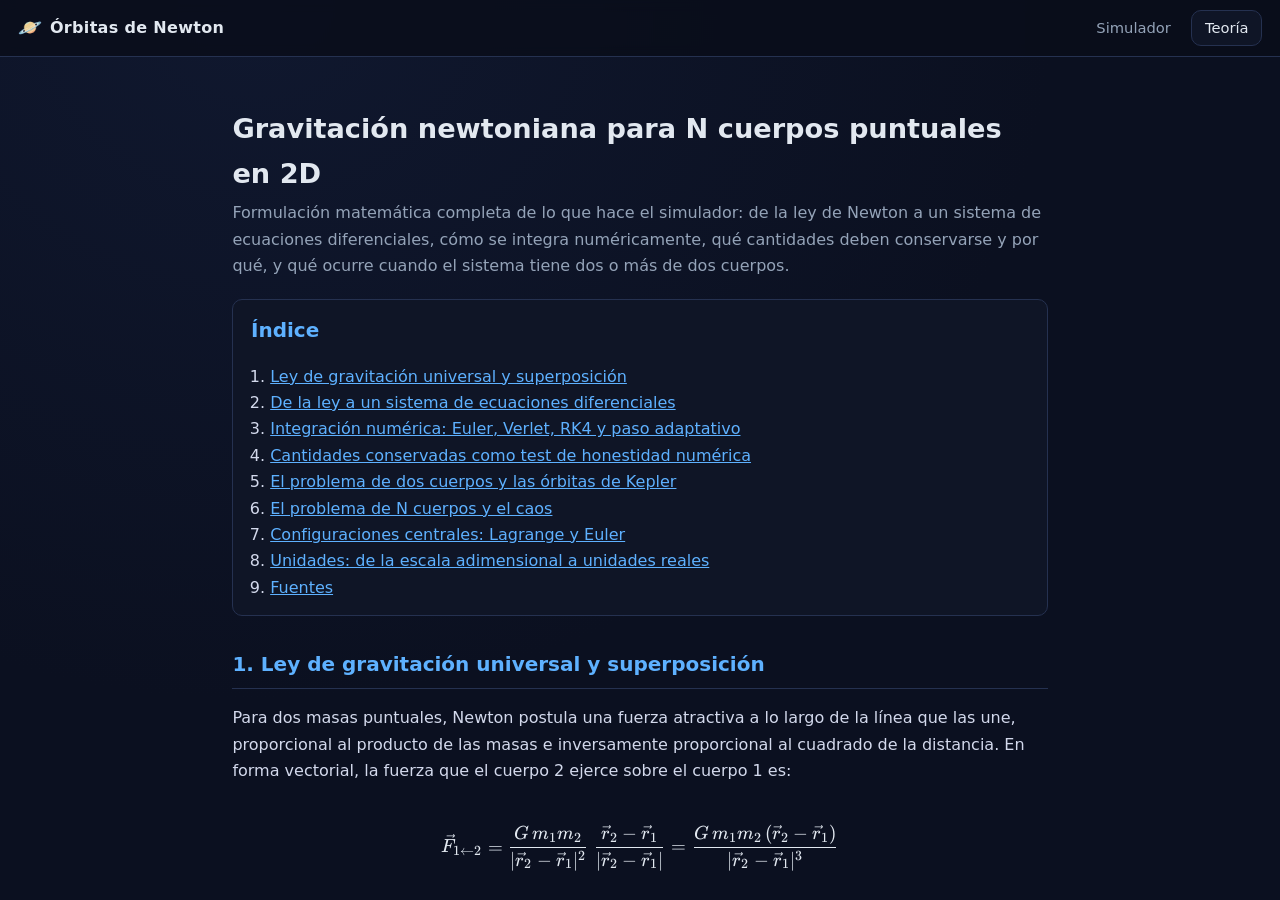
==== theory.html @ 610d2080 "Initial commit: Interactive N-body gravity simulator with theory section - Physics engine: Velocity " ====
<!DOCTYPE html>
<html lang="es">
<head>
<meta charset="UTF-8" />
<meta name="viewport" content="width=device-width, initial-scale=1.0" />
<title>Teoría — Órbitas de Newton</title>
<meta
  name="description"
  content="Explicación teórica de nivel universitario de la gravitación newtoniana para N cuerpos puntuales en 2D: ecuaciones de movimiento, integración numérica, cantidades conservadas y el problema de dos y N cuerpos."
/>
<link rel="stylesheet" href="css/styles.css" />
<link rel="stylesheet" href="lib/katex/katex.min.css" />
</head>
<body>
<div class="app">
  <header class="topbar">
    <div class="brand">
      <span class="brand-icon" aria-hidden="true">🪐</span>
      <span class="brand-name">Órbitas de Newton</span>
    </div>
    <nav class="topnav">
      <a class="topnav-link" href="index.html">Simulador</a>
      <a class="topnav-link active" href="theory.html">Teoría</a>
    </nav>
  </header>

  <main class="theory-body">
    <h1>Gravitación newtoniana para N cuerpos puntuales en 2D</h1>
    <p class="lead" style="color:var(--text-dim)">
      Formulación matemática completa de lo que hace el simulador: de la ley de Newton a un
      sistema de ecuaciones diferenciales, cómo se integra numéricamente, qué cantidades deben
      conservarse y por qué, y qué ocurre cuando el sistema tiene dos o más de dos cuerpos.
    </p>

    <nav class="theory-nav" aria-label="Índice">
      <h2>Índice</h2>
      <ol>
        <li><a href="#ley-gravitacion">Ley de gravitación universal y superposición</a></li>
        <li><a href="#ecuaciones-movimiento">De la ley a un sistema de ecuaciones diferenciales</a></li>
        <li><a href="#integracion-numerica">Integración numérica: Euler, Verlet, RK4 y paso adaptativo</a></li>
        <li><a href="#cantidades-conservadas">Cantidades conservadas como test de honestidad numérica</a></li>
        <li><a href="#problema-dos-cuerpos">El problema de dos cuerpos y las órbitas de Kepler</a></li>
        <li><a href="#n-cuerpos-caos">El problema de N cuerpos y el caos</a></li>
        <li><a href="#configuraciones-centrales">Configuraciones centrales: Lagrange y Euler</a></li>
        <li><a href="#unidades">Unidades: de la escala adimensional a unidades reales</a></li>
        <li><a href="#fuentes">Fuentes</a></li>
      </ol>
    </nav>

    <section id="ley-gravitacion">
      <h2>1. Ley de gravitación universal y superposición</h2>
      <p>
        Para dos masas puntuales, Newton postula una fuerza atractiva a lo largo de la línea que
        las une, proporcional al producto de las masas e inversamente proporcional al cuadrado de
        la distancia. En forma vectorial, la fuerza que el cuerpo 2 ejerce sobre el cuerpo 1 es:
      </p>
      <div class="katex-block">
        $$ \vec{F}_{1\leftarrow 2} = \frac{G\,m_1 m_2}{|\vec{r}_2-\vec{r}_1|^{2}}\;
           \frac{\vec{r}_2-\vec{r}_1}{|\vec{r}_2-\vec{r}_1|} =
           \frac{G\,m_1 m_2\,(\vec{r}_2-\vec{r}_1)}{|\vec{r}_2-\vec{r}_1|^{3}} $$
      </div>
      <p>
        donde \(G\) es la constante de gravitación universal. Por la tercera ley de Newton,
        \(\vec{F}_{2\leftarrow 1}=-\vec{F}_{1\leftarrow 2}\): el par de fuerzas es igual y opuesto,
        y actúa sobre la línea que une los dos cuerpos (fuerza <em>central</em>). Esta propiedad
        es la que hace posible casi todo lo que viene después: la conservación del momento lineal
        (sección 4) y del momento angular se derivan directamente de ella.
      </p>
      <p>
        Para \(N\) cuerpos, la gravedad obedece el <strong>principio de superposición</strong>: la
        fuerza total sobre el cuerpo \(i\) es simplemente la suma vectorial de las fuerzas que
        ejercen todos los demás, y la aceleración resultante es
      </p>
      <div class="katex-block">
        $$ \vec{a}_i = \frac{1}{m_i}\sum_{j\neq i} \vec{F}_{i \leftarrow j}
           = \sum_{j\neq i} \frac{G\,m_j\,(\vec{r}_j-\vec{r}_i)}{|\vec{r}_j-\vec{r}_i|^{3}} $$
      </div>
      <p>
        Esta es exactamente la fórmula que implementa <code>physics.js</code> en el simulador.
      </p>
      <div class="callout">
        Nótese que \(\vec{a}_i\) <strong>no depende de \(m_i\)</strong>: la masa del propio cuerpo
        se cancela entre la segunda ley (\(\vec{F}=m_i\vec{a}_i\)) y la ley de gravitación
        (\(\vec{F}\propto m_i\)). Esta es la razón newtoniana del principio de equivalencia: dos
        cuerpos de masas distintas colocados en el mismo punto, con la misma velocidad, siguen
        exactamente la misma trayectoria.
      </div>
      <p>
        El simulador trabaja en 2D. Esto no es una aproximación adicional: si todas las
        posiciones y velocidades iniciales de un sistema (de 2, 3 o más cuerpos) están contenidas
        en un mismo plano, la ausencia de fuerzas fuera de ese plano garantiza que el movimiento
        permanece en él para siempre. Trabajar en 2D es, por tanto, una restricción exacta de las
        condiciones iniciales, no una simplificación de la física.
      </p>
    </section>

    <section id="ecuaciones-movimiento">
      <h2>2. De la ley a un sistema de ecuaciones diferenciales</h2>
      <p>
        La segunda ley de Newton convierte la expresión anterior en un sistema de \(N\) ecuaciones
        diferenciales ordinarias de <strong>segundo orden</strong> acopladas:
      </p>
      <div class="katex-block">
        $$ \frac{d^2\vec{r}_i}{dt^2} = \sum_{j\neq i} \frac{G\,m_j\,(\vec{r}_j-\vec{r}_i)}{|\vec{r}_j-\vec{r}_i|^{3}},
           \qquad i = 1,\dots,N $$
      </div>
      <p>
        Ningún integrador numérico trabaja directamente con derivadas segundas: el primer paso
        siempre es reducir el orden introduciendo la velocidad como variable independiente. El
        <strong>estado</strong> del sistema completo se convierte en el vector
        \(\vec{y}=(\vec{r}_1,\vec{v}_1,\dots,\vec{r}_N,\vec{v}_N)\), de dimensión \(4N\) en 2D, y
        las ecuaciones se reescriben como un sistema de primer orden:
      </p>
      <div class="katex-block">
        $$ \frac{d\vec{r}_i}{dt} = \vec{v}_i, \qquad
           \frac{d\vec{v}_i}{dt} = \vec{a}_i(\vec{r}_1,\dots,\vec{r}_N) $$
      </div>
      <p>
        Dado un estado inicial \(\vec{y}(0)\) — exactamente lo que se define al añadir cuerpos en
        el simulador — la teoría de ecuaciones diferenciales garantiza una solución única mientras
        el campo de fuerzas sea suficientemente regular. Esa regularidad falla exactamente en el
        único punto delicado del problema: \(\vec{r}_i=\vec{r}_j\), donde la fuerza diverge. Los
        cuerpos puntuales no chocan en la práctica (ver sección 3), así que esta singularidad casi
        nunca se alcanza, pero sí se puede <em>rozar</em> en un encuentro cercano, y ahí es donde
        la elección de integrador numérico empieza a importar de verdad.
      </p>
    </section>

    <section id="integracion-numerica">
      <h2>3. Integración numérica: Euler, Verlet, RK4 y paso adaptativo</h2>
      <p>
        Ningún integrador resuelve las ecuaciones anteriores de forma exacta; todos avanzan el
        estado en pasos discretos de tamaño \(dt\), cometiendo un error local en cada paso. Lo que
        distingue a un buen método de uno malo para <em>órbitas</em> no es solo ese error local,
        sino cómo se acumula a lo largo de miles de pasos.
      </p>

      <h3>Euler explícito</h3>
      <div class="katex-block">
        $$ \vec{r}_{n+1} = \vec{r}_n + \vec{v}_n\,dt, \qquad
           \vec{v}_{n+1} = \vec{v}_n + \vec{a}(\vec{r}_n)\,dt $$
      </div>
      <p>
        Es el método más simple: error local \(O(dt^2)\), error global \(O(dt)\). El problema no
        es solo su baja precisión, sino que <strong>no es simpléctico</strong>: en un potencial
        central como el gravitatorio, Euler inyecta energía de forma sistemática en cada paso, por
        lo que una órbita que debería ser una elipse cerrada se convierte en una espiral que se
        aleja indefinidamente. El simulador lo incluye únicamente con fines comparativos.
      </p>
      <div class="callout warn">
        Prueba el preset "Órbita de Kepler" con el integrador Euler y observa el panel de
        diagnósticos: la energía total crece sin límite, paso a paso, en vez de oscilar en torno a
        un valor fijo.
      </div>

      <h3>Velocity Verlet (integrador por defecto)</h3>
      <div class="katex-block">
        $$ \vec{r}_{n+1} = \vec{r}_n + \vec{v}_n\,dt + \tfrac12 \vec{a}_n\,dt^2, \qquad
           \vec{v}_{n+1} = \vec{v}_n + \tfrac12(\vec{a}_n+\vec{a}_{n+1})\,dt $$
      </div>
      <p>
        Verlet también tiene error global \(O(dt^2)\), igual que Euler en apariencia, pero con una
        diferencia crucial: es un integrador <strong>simpléctico</strong>. Preserva de forma
        aproximada la estructura geométrica (el espacio de fases) de la mecánica hamiltoniana, lo
        que implica que en realidad resuelve <em>exactamente</em> un sistema hamiltoniano muy
        próximo al original. Consecuencia práctica: el error de energía no crece con el tiempo,
        sino que oscila acotado alrededor de cero, incluso tras millones de pasos. Por eso es el
        integrador recomendado para observar órbitas a largo plazo.
      </p>

      <h3>Runge-Kutta de 4º orden (RK4)</h3>
      <p>
        RK4 evalúa la aceleración en cuatro puntos dentro de cada paso (\(k_1,k_2,k_3,k_4\)) y
        combina esas cuatro pendientes con los pesos clásicos \(\tfrac16(k_1+2k_2+2k_3+k_4)\),
        logrando un error global \(O(dt^4)\): mucho más preciso que Verlet <em>paso a paso</em>.
        Pero no es simpléctico, por lo que en integraciones muy largas puede acumular una deriva
        de energía lenta y sistemática (mucho menor que la de Euler, pero no nula). A cambio de
        esa precisión por paso, cuesta cuatro evaluaciones de fuerza en vez de una o dos. Es la
        opción recomendada para trayectorias sensibles a corto plazo, como la figura-8 de tres
        cuerpos.
      </p>

      <table class="compare">
        <thead>
          <tr><th>Método</th><th>Orden</th><th>Coste/paso</th><th>¿Simpléctico?</th><th>Energía a largo plazo</th></tr>
        </thead>
        <tbody>
          <tr><td>Euler explícito</td><td>1</td><td>1 evaluación</td><td>No</td><td>Deriva sistemática (crece)</td></tr>
          <tr><td>Velocity Verlet</td><td>2</td><td>1 evaluación</td><td>Sí</td><td>Oscila acotada, sin deriva</td></tr>
          <tr><td>Runge-Kutta 4</td><td>4</td><td>4 evaluaciones</td><td>No</td><td>Deriva lenta (pequeña)</td></tr>
        </tbody>
      </table>

      <h3>Paso de tiempo adaptativo en encuentros cercanos</h3>
      <p>
        Como los cuerpos son puntos matemáticos y no se aplica ningún suavizado ("softening") a la
        fuerza, cuando dos cuerpos se acercan mucho la aceleración crece sin límite y la escala de
        tiempo característica del encuentro se hace mucho más corta que el \(dt\) que el usuario
        haya elegido. Con un paso fijo, esto produce un error de truncamiento local enorme
        precisamente en el instante más delicado, que se traduce en una inyección de energía
        completamente artificial — un fallo puramente numérico, no físico.
      </p>
      <p>
        La solución estándar en códigos de N cuerpos (criterio de Aarseth) es reducir el paso
        dinámicamente. Para cada par de cuerpos se calcula
      </p>
      <div class="katex-block">
        $$ \tau_{ij} = \eta \cdot \min\!\left( \sqrt{\frac{r_{ij}^{3}}{G\,(m_i+m_j)}}\; ,\;
           \frac{r_{ij}}{|\vec{v}_{ij}|} \right) $$
      </div>
      <p>
        El primer término es el <em>tiempo de caída libre</em> local; el segundo, el <em>tiempo de
        cruce</em>, indispensable en encuentros rápidos (tipo hipérbola) donde los cuerpos no
        "caen" el uno hacia el otro desde el reposo, sino que pasan muy rápido muy cerca. El paso
        efectivo nunca supera \(\tau=\min_{ij}(\tau_{ij})\), con \(\eta\) una constante de
        seguridad pequeña. El simulador recalcula \(\tau\) <strong>después de cada micro-paso</strong>,
        no una sola vez al principio del intervalo: dos cuerpos pueden estar lejos al empezar un
        \(dt\) y acercarse mucho durante ese mismo intervalo, así que congelar la estimación al
        inicio subestimaría justo el momento en que más hace falta refinar.
      </p>
      <p>
        Como los cuerpos son puntuales, no hace falta ningún mecanismo de colisión: para cualquier
        encuentro con momento angular relativo no nulo, la conservación del momento angular impone
        una distancia mínima de aproximación estrictamente positiva (igual que en el problema de
        Kepler de la sección 5). Solo un encuentro exactamente frontal, de momento angular nulo —
        un caso de medida cero, prácticamente irrealizable con el ratón — se acercaría a una
        distancia arbitrariamente pequeña; para cubrir incluso ese caso límite sin que el
        simulador se congele, el número de sub-pasos por fotograma tiene un techo de seguridad muy
        alto, que simplemente detiene el refinamiento (sin forzar nunca un paso más grande de lo
        que el criterio indica) si llegara a alcanzarse.
      </p>
    </section>

    <section id="cantidades-conservadas">
      <h2>4. Cantidades conservadas como test de honestidad numérica</h2>
      <p>
        Para un sistema aislado (sin fuerzas externas), la dinámica exacta —no la numérica—
        conserva exactamente tres cantidades globales:
      </p>
      <div class="two-col">
        <div>
          <p><strong>Momento lineal total</strong></p>
          <div class="katex-block">$$ \vec{P}=\sum_i m_i \vec{v}_i $$</div>
          <p>
            Se conserva porque las fuerzas internas se cancelan por pares (tercera ley de Newton).
            Como consecuencia, el centro de masas se mueve en línea recta a velocidad constante:
            \(\vec{R}_{cm}(t)=\vec{R}_{cm}(0)+\vec{V}_{cm}\,t\).
          </p>
        </div>
        <div>
          <p><strong>Momento angular total</strong></p>
          <div class="katex-block">$$ L=\sum_i m_i\,(x_i v_{y,i} - y_i v_{x,i}) $$</div>
          <p>
            Se conserva porque la gravedad es una fuerza <em>central</em>: cada par de fuerzas
            actúa sobre la línea que une a los dos cuerpos, así que no ejerce par (torque) neto
            respecto a ningún punto fijo.
          </p>
        </div>
      </div>
      <p><strong>Energía mecánica total</strong></p>
      <div class="katex-block">
        $$ E = \underbrace{\sum_i \tfrac12 m_i |\vec{v}_i|^2}_{\text{cinética }T} \;-\;
           \underbrace{\sum_{i<j} \frac{G\,m_i m_j}{r_{ij}}}_{-\,\text{potencial } U} $$
      </div>
      <p>
        Estas tres leyes son exactas para la dinámica continua, pero un integrador numérico solo
        las preserva de forma <em>aproximada</em>. La manera en que las incumple es diagnóstica:
        un método no simpléctico como Euler tiende a violarlas con un sesgo sistemático (la
        energía crece o decrece monótonamente); un método simpléctico como Verlet las mantiene
        oscilando en una banda acotada. Por eso el panel de diagnósticos del simulador muestra
        estas cantidades en vivo: no son un adorno, son la forma más directa de comprobar si lo
        que se está viendo en pantalla merece confianza numérica.
      </p>
    </section>

    <section id="problema-dos-cuerpos">
      <h2>5. El problema de dos cuerpos y las órbitas de Kepler</h2>
      <p>
        Para \(N=2\), el problema tiene solución analítica completa. Separando el movimiento del
        centro de masas (que viaja en línea recta, sección 4) del movimiento <em>relativo</em>
        \(\vec{r}=\vec{r}_2-\vec{r}_1\), este último obedece la ecuación de un único cuerpo
        ficticio de masa reducida \(\mu = \dfrac{m_1 m_2}{m_1+m_2}\) orbitando un centro fijo de
        masa total \(M=m_1+m_2\):
      </p>
      <div class="katex-block">
        $$ \frac{d^2\vec{r}}{dt^2} = -\frac{G M\,\vec{r}}{|\vec{r}|^{3}} $$
      </div>
      <p>
        La conservación del momento angular relativo implica movimiento plano y la ley de las
        áreas iguales (segunda ley de Kepler). Combinando esa conservación con la de la energía
        se obtiene la <strong>ecuación de la órbita</strong>, una cónica en coordenadas polares
        centradas en el foco:
      </p>
      <div class="katex-block">
        $$ r(\theta) = \frac{p}{1+e\cos\theta}, \qquad p=\frac{h^2}{GM} $$
      </div>
      <p>
        donde \(h=|\vec{r}\times\vec{v}|\) es el momento angular específico y \(e\) la
        excentricidad, determinada por la energía específica \(\varepsilon = v^2/2 - GM/r\):
        elipse si \(e<1\) (\(\varepsilon<0\), órbita ligada), parábola si \(e=1\)
        (\(\varepsilon=0\)), hipérbola si \(e>1\) (\(\varepsilon>0\), no ligada). Para el caso
        ligado, la tercera ley de Kepler relaciona el periodo \(T\) con el semieje mayor \(a\):
      </p>
      <div class="katex-block">
        $$ T^2 = \frac{4\pi^2}{GM}\,a^3 $$
      </div>
      <p>
        El preset "Órbita de Kepler" del simulador coloca ambos cuerpos en órbitas circulares
        (\(e=0\)) alrededor de su centro de masas común, el caso más simple de validar: la órbita
        debe cerrarse exactamente y la energía total debe permanecer constante.
      </p>
      <a class="preset-link" href="index.html?preset=kepler2">▶ Ver en el simulador</a>
    </section>

    <section id="n-cuerpos-caos">
      <h2>6. El problema de N cuerpos y el caos</h2>
      <p>
        Para \(N\geq 3\) no existe, en general, una solución en forma cerrada: Poincaré demostró a
        finales del siglo XIX que el problema de tres cuerpos no admite las integrales de
        movimiento adicionales que harían falta para resolverlo analíticamente como al de dos
        cuerpos. Las únicas cantidades conservadas siguen siendo las de la sección 4 (energía,
        momento lineal y momento angular totales): no bastan para determinar la trayectoria
        completa cuando hay tres o más cuerpos.
      </p>
      <p>
        Además, el comportamiento genérico del problema de N cuerpos es <strong>caótico</strong>:
        dos condiciones iniciales arbitrariamente próximas pueden dar lugar a trayectorias que se
        separan exponencialmente con el tiempo. Esto no contradice el determinismo de las
        ecuaciones —dadas las mismas condiciones iniciales exactas, la trayectoria futura está
        perfectamente determinada— pero sí destruye la <em>predictibilidad</em> práctica a largo
        plazo, porque cualquier incertidumbre microscópica en las condiciones iniciales (o
        cualquier error numérico) se amplifica sin límite.
      </p>
      <p>
        Existen, sin embargo, soluciones periódicas exactas para configuraciones especiales de
        masas y condiciones iniciales. La más célebre es la <strong>figura-8</strong>: tres masas
        iguales persiguiéndose indefinidamente a lo largo de una única curva en forma de ocho, sin
        colisionar nunca. Fue descubierta numéricamente por Cristopher Moore en 1993 y su
        existencia se demostró rigurosamente en 2000 (Chenciner y Montgomery). Es un excelente
        test de precisión numérica: cualquier error de integración acumulado se manifiesta
        rápidamente como una desviación de la curva cerrada.
      </p>
      <a class="preset-link" href="index.html?preset=figureEight">▶ Ver en el simulador</a>
      <p>
        Encontrar órbitas periódicas nuevas sigue siendo, hoy mismo, un tema de investigación
        activo. En 2013, Šuvakov y Dmitrašinović publicaron un método topológico de clasificación
        que les permitió encontrar 13 familias nuevas de órbitas periódicas de tres cuerpos de
        masas iguales y momento angular nulo — bautizadas con nombres visuales como "mariposa" o
        "polilla" según la forma de la curva (Šuvakov &amp; Dmitrašinović, <em>Phys. Rev. Lett.</em>
        110, 114301, 2013). Un trabajo posterior mostró que varias de esas órbitas, pese a ser
        soluciones exactas, son dinámicamente inestables — la misma distinción entre "cerrada" y
        "estable" que aparece en la siguiente sección. Búsquedas numéricas a gran escala para
        clasificar qué órbitas de tres cuerpos son estables continúan publicándose (ver p. ej. el
        trabajo de 2025 en la lista de fuentes al final de la página): con miles de familias
        conocidas y presumiblemente infinitas por descubrir, el problema de tres cuerpos, casi 250
        años después de Lagrange, todavía no está agotado.
      </p>
    </section>

    <section id="configuraciones-centrales">
      <h2>7. Configuraciones centrales: Lagrange y Euler</h2>
      <p>
        Antes de la figura-8 y mucho antes de los catálogos numéricos modernos, ya se conocían
        soluciones periódicas exactas del problema de tres cuerpos: las <strong>configuraciones
        centrales</strong>, arreglos de masas en los que la fuerza neta sobre cada cuerpo apunta
        exactamente hacia el centro de masas del sistema, con magnitud proporcional a la distancia
        a él. Esa condición es precisamente la que hace falta para que toda la figura pueda girar
        rígidamente sin deformarse: cada cuerpo describe un círculo perfecto alrededor del
        baricentro común, todos con el mismo periodo.
      </p>

      <h3>El triángulo equilátero de Lagrange (1772)</h3>
      <p>
        Lagrange demostró, por puro álgebra y sin tener en mente ningún caso real, que tres masas
        cualesquiera \(m_1,m_2,m_3\) colocadas en los vértices de un triángulo equilátero de lado
        \(a\) giran rígidamente en torno a su centro de masas con velocidad angular
      </p>
      <div class="katex-block">$$ \omega^2 = \frac{G\,(m_1+m_2+m_3)}{a^3} $$</div>
      <p>
        válida para <em>cualquier</em> proporción de masas, no solo iguales. Cada cuerpo orbita a
        una distancia del baricentro proporcional a las otras dos masas — el más pesado describe
        el círculo más pequeño.
      </p>
      <p>
        Pero que una órbita sea exacta no significa que sea observable en la práctica: hace falta
        además que sea <strong>estable</strong>, es decir, que pequeñas perturbaciones no crezcan.
        Routh (1875) demostró que el triángulo de Lagrange es linealmente estable si y solo si
      </p>
      <div class="katex-block">$$ (m_1+m_2+m_3)^2 > 27\,(m_1 m_2+m_2 m_3+m_3 m_1) $$</div>
      <p>
        Para tres masas <em>iguales</em> el cociente da \(9/27=1/3\): la desigualdad falla, así que
        esa versión concreta es exacta pero inestable (preset "Triángulo de Lagrange, masas
        iguales"). Con una masa mucho mayor que las otras dos, en cambio, la desigualdad se cumple
        con margen — y esa es exactamente la situación de los <strong>asteroides troyanos</strong>,
        atrapados en los puntos \(L_4\) y \(L_5\) de la órbita de Júpiter alrededor del Sol, 60°
        por delante y por detrás del planeta (preset "Troyanos de Lagrange"): un fenómeno
        astronómico real que es, literalmente, la solución de Lagrange en acción.
      </p>
      <a class="preset-link" href="index.html?preset=lagrangeTrojan">▶ Ver Troyanos (estable) en el simulador</a>
      <a class="preset-link" href="index.html?preset=lagrangeEqual">▶ Ver masas iguales (inestable) en el simulador</a>

      <h3>La configuración colineal de Euler (1767)</h3>
      <p>
        Unos años antes que Lagrange, Euler había encontrado otra familia de configuraciones
        centrales: tres masas siempre alineadas sobre una recta que gira. Para el caso simétrico de
        masas iguales, la del centro queda exactamente en reposo en el centro de masas —las
        fuerzas de las otras dos se cancelan por simetría— mientras las dos exteriores, a distancia
        \(d\) del centro, orbitan describiendo círculos opuestos con
      </p>
      <div class="katex-block">$$ \omega^2 = \frac{5}{4}\,\frac{G\,m}{d^3} $$</div>
      <p>
        A diferencia del triángulo de Lagrange, la configuración colineal de Euler es linealmente
        inestable para <em>cualquier</em> proporción de masas: no existe un equivalente colineal de
        los troyanos.
      </p>
      <a class="preset-link" href="index.html?preset=eulerCollinear">▶ Ver en el simulador</a>
      <div class="callout">
        Lagrange y Euler, junto con la órbita circular de dos cuerpos, son las únicas familias de
        soluciones periódicas del problema de N cuerpos que se conocen en <em>forma cerrada</em>
        (una fórmula, sin integrar nada numéricamente). Todo lo demás —la figura-8, las mariposas y
        polillas de 2013, y cualquier otra órbita periódica que se siga descubriendo hoy— se ha
        encontrado por búsqueda numérica cuidadosa, y su existencia exacta se demuestra
        matemáticamente después, no antes.
      </div>
    </section>

    <section id="unidades">
      <h2>8. Unidades: de la escala adimensional a unidades reales</h2>
      <p>
        El simulador no fija un sistema de unidades físicas concreto: masa, longitud y \(G\) son
        libres, y el tiempo queda determinado por ellos a través de las ecuaciones de movimiento.
        Esto es deliberado — permite explorar la física sin preocuparse de factores de escala — y
        es reinterpretable en unidades reales en cualquier momento.
      </p>
      <p>
        Un ejemplo útil: en astronomía es habitual medir distancias en unidades astronómicas
        (UA), masas en masas solares (\(M_\odot\)) y tiempo en años. En ese sistema,
      </p>
      <div class="katex-block">$$ G \approx 4\pi^2\ \text{UA}^3\,M_\odot^{-1}\,\text{año}^{-2} $$</div>
      <p>
        Por tanto, si en el simulador se fija \(G=4\pi^2\approx 39{,}48\) y se interpreta cada
        unidad de longitud como 1 UA y cada unidad de masa como 1 masa solar, cada unidad de
        tiempo del simulador equivale automáticamente a un año real — sin ningún factor de
        conversión adicional. Con \(G=1\) (el valor por defecto de los presets), el sistema de
        unidades es simplemente el que hace esa igualdad cierta para las masas y distancias que se
        hayan elegido.
      </p>
    </section>

    <section id="fuentes">
      <h2>Fuentes</h2>
      <ul>
        <li>
          M. Šuvakov, V. Dmitrašinović, "Three Classes of Newtonian Three-Body Planar Periodic
          Orbits", <em>Phys. Rev. Lett.</em> 110, 114301 (2013).
          <a href="https://arxiv.org/abs/1303.0181">arXiv:1303.0181</a>
        </li>
        <li>
          "An extensive search for stable periodic orbits of the equal-mass zero angular momentum
          three-body problem" (2025).
          <a href="https://arxiv.org/pdf/2510.22802">arXiv:2510.22802</a>
        </li>
        <li>
          A. Chenciner, R. Montgomery, "A remarkable periodic solution of the three-body problem
          in the case of equal masses" (2000). <a href="https://arxiv.org/abs/math/0011268">arXiv:math/0011268</a>
        </li>
        <li>
          J.-L. Lagrange, <em>Essai sur le problème des trois corps</em> (1772) — solución triangular;
          E. J. Routh, criterio de estabilidad lineal (1875).
        </li>
        <li>
          L. Euler, configuración colineal de tres cuerpos (1767).
        </li>
      </ul>
    </section>
  </main>

  <footer class="footer">
    <p>Vuelve al <a href="index.html">simulador</a> para poner en práctica lo anterior.</p>
  </footer>
</div>

<script src="lib/katex/katex.min.js"></script>
<script src="lib/katex/auto-render.min.js"></script>
<script>
  document.addEventListener("DOMContentLoaded", () => {
    renderMathInElement(document.body, {
      delimiters: [
        { left: "$$", right: "$$", display: true },
        { left: "$", right: "$", display: false },
        { left: "\\(", right: "\\)", display: false },
        { left: "\\[", right: "\\]", display: true },
      ],
      throwOnError: false,
    });
  });
</script>
</body>
</html>
---- css/styles.css ----
:root {
  color-scheme: dark;
  --bg: #0b1020;
  --bg-canvas: #05070f;
  --panel: #131a2c;
  --panel-alt: #0f1526;
  --input-bg: #0a0f1e;
  --border: #253150;
  --text: #e2e8f0;
  --text-dim: #94a3b8;
  --accent: #5eb1ff;
  --accent-dim: #2c5c8a;
  --accent-2: #facc15;
  --warn: #ffd166;
  --danger: #f87171;
  --ok: #69db7c;
  --radius: 10px;
  --mono: "SFMono-Regular", Consolas, "Liberation Mono", Menlo, monospace;
  font-family: "Segoe UI", system-ui, -apple-system, sans-serif;
}

* {
  box-sizing: border-box;
}

html, body {
  height: 100%;
  margin: 0;
  background: radial-gradient(ellipse at 20% 0%, #10182f 0%, var(--bg) 55%);
  color: var(--text);
  line-height: 1.5;
}

a {
  color: var(--accent);
}

.app {
  display: flex;
  flex-direction: column;
  height: 100vh;
  height: 100dvh;
  overflow: hidden;
}

/* --- Barra superior --- */
.topbar {
  display: flex;
  align-items: center;
  justify-content: space-between;
  gap: 1rem;
  padding: 0.6rem 1.1rem;
  background: rgba(10, 14, 26, 0.85);
  backdrop-filter: blur(6px);
  border-bottom: 1px solid var(--border);
  position: sticky;
  top: 0;
  z-index: 20;
}

.brand {
  display: flex;
  align-items: center;
  gap: 0.5rem;
  font-weight: 700;
  letter-spacing: 0.02em;
}

.brand-icon {
  font-size: 1.2rem;
}

.topnav {
  display: flex;
  gap: 0.4rem;
}

.topnav-link {
  text-decoration: none;
  color: var(--text-dim);
  padding: 0.4rem 0.8rem;
  border-radius: var(--radius);
  font-size: 0.92rem;
  border: 1px solid transparent;
}

.topnav-link:hover {
  color: var(--text);
  border-color: var(--border);
}

.topnav-link.active {
  color: var(--text);
  background: var(--panel-alt);
  border-color: var(--border);
}

/* --- Área de trabajo --- */
.workspace {
  flex: 1 1 auto;
  display: flex;
  min-height: 0;
}

.canvas-wrap {
  position: relative;
  flex: 1;
  overflow: hidden;
  background: var(--bg-canvas);
  min-width: 0;
}

#scene {
  display: block;
  width: 100%;
  height: 100%;
  cursor: crosshair;
}

.canvas-overlay {
  position: absolute;
  top: 0.75rem;
  left: 50%;
  transform: translateX(-50%);
  background: rgba(19, 26, 44, 0.9);
  border: 1px solid var(--border);
  padding: 0.4rem 0.9rem;
  border-radius: var(--radius);
  font-size: 0.85rem;
  color: var(--accent-2);
  pointer-events: none;
  z-index: 5;
}

.canvas-toolbar {
  position: absolute;
  right: 0.75rem;
  top: 0.75rem;
  display: flex;
  flex-direction: column;
  gap: 0.3rem;
  z-index: 5;
}

.icon-btn {
  width: 2rem;
  height: 2rem;
  display: flex;
  align-items: center;
  justify-content: center;
  border-radius: 6px;
  border: 1px solid var(--border);
  background: rgba(19, 26, 44, 0.85);
  color: var(--text);
  cursor: pointer;
  font-size: 1rem;
  padding: 0;
}

.icon-btn:hover {
  background: var(--panel-alt);
}

.canvas-diagnostics {
  position: absolute;
  left: 0.75rem;
  bottom: 0.75rem;
  background: rgba(19, 26, 44, 0.8);
  border: 1px solid var(--border);
  border-radius: var(--radius);
  padding: 0.35rem 0.6rem;
  font-size: 0.78rem;
  color: var(--text-dim);
  white-space: pre-line;
  z-index: 5;
}

/* --- Panel lateral --- */
.panel {
  width: 340px;
  flex-shrink: 0;
  background: var(--panel);
  border-left: 1px solid var(--border);
  overflow-y: auto;
  padding: 0.75rem 1rem 2rem;
}

.panel-section {
  border-bottom: 1px solid var(--border);
  padding: 0.9rem 0;
}

.panel-section:last-child {
  border-bottom: none;
}

.panel-section h2 {
  font-size: 0.78rem;
  text-transform: uppercase;
  letter-spacing: 0.06em;
  color: var(--text-dim);
  margin: 0 0 0.6rem;
}

.field {
  display: flex;
  flex-direction: column;
  gap: 0.25rem;
  font-size: 0.85rem;
  margin-bottom: 0.6rem;
}

.field.inline {
  flex-direction: row;
  align-items: center;
  gap: 0.5rem;
  flex: 1;
}

.field.inline input {
  width: 5rem;
}

.field b {
  color: var(--text);
  font-family: var(--mono);
}

.field select,
.field input[type="number"] {
  background: var(--input-bg);
  color: var(--text);
  border: 1px solid var(--border);
  border-radius: 6px;
  padding: 0.3rem 0.4rem;
}

input[type="range"] {
  width: 100%;
  accent-color: var(--accent);
}

.row {
  display: flex;
  align-items: center;
}

.buttons-row {
  gap: 0.5rem;
  flex-wrap: wrap;
  margin-bottom: 0.6rem;
}

.btn {
  background: var(--panel-alt);
  border: 1px solid var(--border);
  color: var(--text);
  padding: 0.4rem 0.7rem;
  border-radius: 7px;
  cursor: pointer;
  font-size: 0.85rem;
  transition: background 0.12s ease, border-color 0.12s ease;
}

.btn:hover {
  border-color: var(--accent);
  background: #1a2440;
}

.btn:disabled {
  opacity: 0.45;
  cursor: not-allowed;
}

.btn-primary {
  background: var(--accent-dim);
  color: #fff;
  border-color: var(--accent);
  font-weight: 600;
}

.btn-primary:hover {
  background: #366ba0;
}

.btn-accent {
  background: #3d2f0e;
  color: var(--warn);
  border-color: var(--accent-2);
  font-weight: 600;
}

.btn-accent:hover {
  background: #4d3b12;
}

.checks-grid {
  display: grid;
  grid-template-columns: 1fr 1fr;
  gap: 0.4rem 0.6rem;
  font-size: 0.85rem;
}

.checks-grid label {
  display: flex;
  align-items: center;
  gap: 0.4rem;
}

.checks-grid input {
  accent-color: var(--accent);
}

.hint-text {
  font-size: 0.78rem;
  color: var(--text-dim);
  line-height: 1.4;
  margin: 0.3rem 0 0.6rem;
}

.table-wrap {
  max-height: 260px;
  overflow: auto;
  border: 1px solid var(--border);
  border-radius: 8px;
}

table {
  border-collapse: collapse;
  width: 100%;
  font-size: 0.76rem;
  font-family: var(--mono);
}

th, td {
  padding: 0.3rem 0.4rem;
  text-align: left;
  border-bottom: 1px solid var(--border);
  white-space: nowrap;
}

th {
  position: sticky;
  top: 0;
  background: var(--panel-alt);
  color: var(--text-dim);
  font-weight: 500;
}

tbody tr:hover {
  background: rgba(94, 177, 255, 0.06);
}

tbody tr.selected {
  background: rgba(94, 177, 255, 0.14);
}

td input[type="text"],
td input[type="number"] {
  width: 4.2rem;
  background: transparent;
  border: 1px solid transparent;
  color: var(--text);
  border-radius: 4px;
  padding: 0.15rem 0.3rem;
  font-size: 0.72rem;
}

td input[type="text"]:focus,
td input[type="number"]:focus {
  background: var(--input-bg);
  border-color: var(--accent-dim);
}

td input[type="text"] {
  width: 5.5rem;
}

td input[type="color"] {
  width: 1.5rem;
  height: 1.5rem;
  border: none;
  background: none;
  padding: 0;
  cursor: pointer;
}

.row-delete-btn {
  background: transparent;
  border: none;
  color: var(--danger);
  cursor: pointer;
  font-size: 0.9rem;
  padding: 0.1rem 0.4rem;
}

.diagnostics-list {
  list-style: none;
  padding: 0;
  margin: 0;
  font-family: var(--mono);
  font-size: 0.8rem;
  display: flex;
  flex-direction: column;
  gap: 0.3rem;
}

.diagnostics-list li {
  display: flex;
  justify-content: space-between;
  gap: 0.6rem;
  color: var(--text-dim);
}

.diagnostics-list span {
  color: var(--accent);
  font-variant-numeric: tabular-nums;
}

/* Deriva de energía coloreada por severidad (ver ui.js). */
.diagnostics-list span.drift-ok { color: var(--ok); }
.diagnostics-list span.drift-warn { color: var(--warn); }
.diagnostics-list span.drift-bad { color: var(--danger); }

/* --- Gráficas del panel --- */
.chart-subtitle {
  font-size: 0.78rem;
  color: var(--text-dim);
  margin: 0.6rem 0 0.35rem;
  font-weight: 600;
}

.chart-canvas {
  display: block;
  width: 100%;
  background: var(--input-bg);
  border: 1px solid var(--border);
  border-radius: 8px;
  margin-bottom: 0.45rem;
}

.phase-status {
  list-style: none;
  padding: 0;
  margin: 0 0 0.4rem;
  font-size: 0.78rem;
  display: flex;
  flex-direction: column;
  gap: 0.25rem;
  color: var(--text-dim);
}

.phase-status li {
  display: flex;
  align-items: center;
  gap: 0.45rem;
}

.phase-status .dot {
  width: 0.7rem;
  height: 0.7rem;
  border-radius: 50%;
  flex: 0 0 auto;
}

.phase-status .estado-cerrada { color: var(--ok); }
.phase-status .estado-abierta { color: var(--warn); }

.footer {
  text-align: center;
  padding: 0.6rem;
  font-size: 0.78rem;
  color: var(--text-dim);
  background: var(--panel);
  border-top: 1px solid var(--border);
}

.footer p {
  margin: 0;
}

/* --- Scrollbars --- */
.panel::-webkit-scrollbar,
.table-wrap::-webkit-scrollbar {
  width: 8px;
}

.panel::-webkit-scrollbar-thumb,
.table-wrap::-webkit-scrollbar-thumb {
  background: var(--border);
  border-radius: 8px;
}

/* --- Responsive --- */
@media (max-width: 880px) {
  .workspace {
    flex-direction: column;
  }
  .canvas-wrap {
    height: 55vh;
  }
  .panel {
    width: 100%;
    border-left: none;
    border-top: 1px solid var(--border);
  }
  .topbar {
    flex-wrap: wrap;
  }
}

/* ============================================================= teoría === */

.theory-body {
  max-width: 860px;
  margin: 0 auto;
  padding: 2rem 1.4rem 4rem;
  flex: 1 1 auto;
  line-height: 1.65;
}

.theory-body h1 {
  font-size: 1.7rem;
  margin-bottom: 0.2rem;
}

.theory-body .lead {
  color: var(--text-dim);
  margin-top: 0;
}

.theory-body section {
  margin-bottom: 2.4rem;
}

.theory-body h2 {
  font-size: 1.25rem;
  margin-top: 0;
  padding-bottom: 0.4rem;
  border-bottom: 1px solid var(--border);
  color: var(--accent);
}

.theory-body h3 {
  font-size: 1.02rem;
  color: var(--accent);
  margin-top: 1.6rem;
}

.theory-body p, .theory-body li {
  color: #d3d9ec;
}

.katex-block {
  overflow-x: auto;
  overflow-y: hidden;
  padding: 0.5rem 0;
}

.theory-nav {
  background: var(--panel-alt);
  border: 1px solid var(--border);
  border-radius: var(--radius);
  padding: 0.9rem 1.1rem;
  margin: 1.2rem 0 2rem;
}

.theory-nav h2 {
  margin-top: 0;
  border-bottom: none;
  padding-bottom: 0;
}

.theory-nav ol {
  margin: 0.4rem 0 0;
  padding-left: 1.2rem;
}

.callout {
  background: var(--panel-alt);
  border: 1px solid var(--border);
  border-left: 3px solid var(--accent);
  border-radius: 0 8px 8px 0;
  padding: 0.8rem 1rem;
  margin: 1.1rem 0;
  font-size: 0.92rem;
}

.callout.warn {
  border-left-color: var(--warn);
}

.preset-link {
  display: inline-flex;
  align-items: center;
  gap: 0.35rem;
  text-decoration: none;
  background: var(--accent-dim);
  color: #fff;
  border-radius: 8px;
  padding: 0.35rem 0.7rem;
  font-size: 0.85rem;
  margin: 0.3rem 0.3rem 0.3rem 0;
}

.preset-link:hover {
  background: #366ba0;
}

table.compare {
  width: 100%;
  border-collapse: collapse;
  font-size: 0.86rem;
  margin: 1rem 0;
  font-family: inherit;
}

table.compare th, table.compare td {
  border: 1px solid var(--border);
  padding: 0.5rem 0.65rem;
  text-align: left;
  white-space: normal;
}

table.compare th {
  position: static;
  background: var(--panel-alt);
  color: var(--text-dim);
}

.two-col {
  display: grid;
  grid-template-columns: 1fr 1fr;
  gap: 1.2rem;
}

@media (max-width: 700px) {
  .two-col {
    grid-template-columns: 1fr;
  }
}
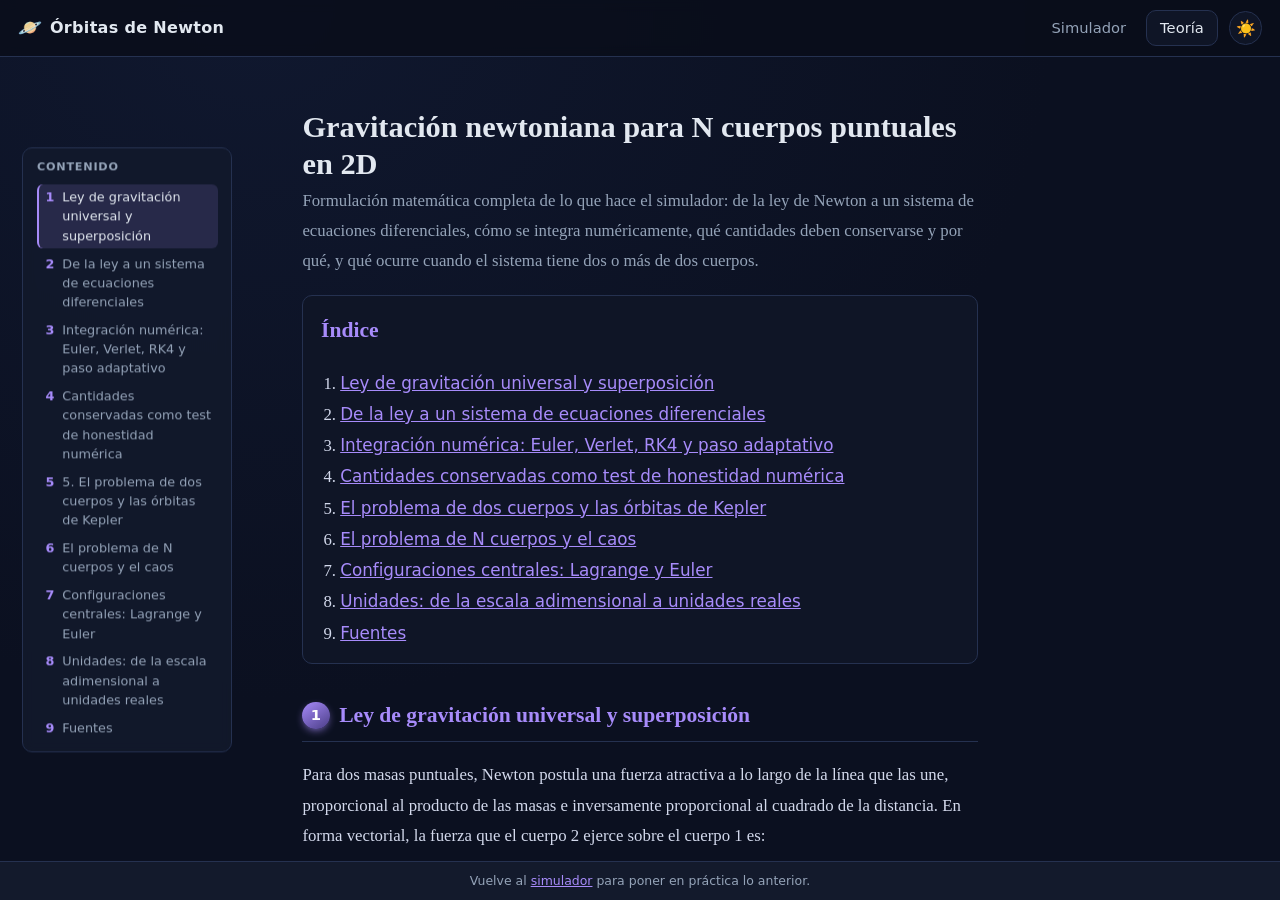
==== commit c32e7b9a: "Design polish: theme toggle, preset cards, deep-space canvas, reading UX - Light/dark theme toggle (" ====
--- a/theory.html
+++ b/theory.html
@@ -8,6 +8,23 @@
   name="description"
   content="Explicación teórica de nivel universitario de la gravitación newtoniana para N cuerpos puntuales en 2D: ecuaciones de movimiento, integración numérica, cantidades conservadas y el problema de dos y N cuerpos."
 />
+<link rel="icon" type="image/svg+xml" href="favicon.svg" />
+<meta property="og:type" content="website" />
+<meta property="og:title" content="Teoría — Órbitas de Newton" />
+<meta
+  property="og:description"
+  content="Explicación de nivel universitario de la gravitación newtoniana para N cuerpos puntuales en 2D."
+/>
+<meta name="twitter:card" content="summary" />
+<!-- Fija el tema antes de pintar, para que no haya parpadeo claro/oscuro. -->
+<script>
+  (function () {
+    try {
+      var t = localStorage.getItem("orbitas-newton:tema");
+      if (t) document.documentElement.setAttribute("data-theme", t);
+    } catch (e) {}
+  })();
+</script>
 <link rel="stylesheet" href="css/styles.css" />
 <link rel="stylesheet" href="lib/katex/katex.min.css" />
 </head>
@@ -21,6 +38,7 @@
     <nav class="topnav">
       <a class="topnav-link" href="index.html">Simulador</a>
       <a class="topnav-link active" href="theory.html">Teoría</a>
+      <button id="themeToggle" class="theme-toggle" type="button" aria-label="Cambiar tema">🌙</button>
     </nav>
   </header>
 
@@ -48,7 +66,7 @@
     </nav>
 
     <section id="ley-gravitacion">
-      <h2>1. Ley de gravitación universal y superposición</h2>
+      <h2>Ley de gravitación universal y superposición</h2>
       <p>
         Para dos masas puntuales, Newton postula una fuerza atractiva a lo largo de la línea que
         las une, proporcional al producto de las masas e inversamente proporcional al cuadrado de
@@ -95,7 +113,7 @@
     </section>
 
     <section id="ecuaciones-movimiento">
-      <h2>2. De la ley a un sistema de ecuaciones diferenciales</h2>
+      <h2>De la ley a un sistema de ecuaciones diferenciales</h2>
       <p>
         La segunda ley de Newton convierte la expresión anterior en un sistema de \(N\) ecuaciones
         diferenciales ordinarias de <strong>segundo orden</strong> acopladas:
@@ -127,7 +145,7 @@
     </section>
 
     <section id="integracion-numerica">
-      <h2>3. Integración numérica: Euler, Verlet, RK4 y paso adaptativo</h2>
+      <h2>Integración numérica: Euler, Verlet, RK4 y paso adaptativo</h2>
       <p>
         Ningún integrador resuelve las ecuaciones anteriores de forma exacta; todos avanzan el
         estado en pasos discretos de tamaño \(dt\), cometiendo un error local en cada paso. Lo que
@@ -232,7 +250,7 @@
     </section>
 
     <section id="cantidades-conservadas">
-      <h2>4. Cantidades conservadas como test de honestidad numérica</h2>
+      <h2>Cantidades conservadas como test de honestidad numérica</h2>
       <p>
         Para un sistema aislado (sin fuerzas externas), la dinámica exacta —no la numérica—
         conserva exactamente tres cantidades globales:
@@ -313,7 +331,7 @@
     </section>
 
     <section id="n-cuerpos-caos">
-      <h2>6. El problema de N cuerpos y el caos</h2>
+      <h2>El problema de N cuerpos y el caos</h2>
       <p>
         Para \(N\geq 3\) no existe, en general, una solución en forma cerrada: Poincaré demostró a
         finales del siglo XIX que el problema de tres cuerpos no admite las integrales de
@@ -358,7 +376,7 @@
     </section>
 
     <section id="configuraciones-centrales">
-      <h2>7. Configuraciones centrales: Lagrange y Euler</h2>
+      <h2>Configuraciones centrales: Lagrange y Euler</h2>
       <p>
         Antes de la figura-8 y mucho antes de los catálogos numéricos modernos, ya se conocían
         soluciones periódicas exactas del problema de tres cuerpos: las <strong>configuraciones
@@ -425,7 +443,7 @@
     </section>
 
     <section id="unidades">
-      <h2>8. Unidades: de la escala adimensional a unidades reales</h2>
+      <h2>Unidades: de la escala adimensional a unidades reales</h2>
       <p>
         El simulador no fija un sistema de unidades físicas concreto: masa, longitud y \(G\) son
         libres, y el tiempo queda determinado por ellos a través de las ecuaciones de movimiento.
@@ -480,6 +498,8 @@
   </footer>
 </div>
 
+<script src="js/theme.js"></script>
+<script src="js/theory.js"></script>
 <script src="lib/katex/katex.min.js"></script>
 <script src="lib/katex/auto-render.min.js"></script>
 <script>
--- a/css/styles.css
+++ b/css/styles.css
@@ -1,6 +1,8 @@
-:root {
+:root,
+:root[data-theme="dark"] {
   color-scheme: dark;
   --bg: #0b1020;
+  --bg-2: #10182f;
   --bg-canvas: #05070f;
   --panel: #131a2c;
   --panel-alt: #0f1526;
@@ -8,15 +10,38 @@
   --border: #253150;
   --text: #e2e8f0;
   --text-dim: #94a3b8;
-  --accent: #5eb1ff;
-  --accent-dim: #2c5c8a;
+  --text-body: #d3d9ec;
+  --topbar-bg: rgba(10, 14, 26, 0.85);
+  /* Acento "nebulosa": violeta luminoso, más distintivo que el azul original. */
+  --accent: #a78bfa;
+  --accent-soft: #c4b5fd;
+  --accent-dim: #4a3d86;
   --accent-2: #facc15;
   --warn: #ffd166;
   --danger: #f87171;
   --ok: #69db7c;
   --radius: 10px;
   --mono: "SFMono-Regular", Consolas, "Liberation Mono", Menlo, monospace;
+  --serif: "Iowan Old Style", "Palatino Linotype", Palatino, Charter, Georgia, "Times New Roman", serif;
   font-family: "Segoe UI", system-ui, -apple-system, sans-serif;
+}
+
+:root[data-theme="light"] {
+  color-scheme: light;
+  --bg: #eceffa;
+  --bg-2: #ffffff;
+  --bg-canvas: #05070f; /* el lienzo es "espacio": permanece oscuro en ambos temas */
+  --panel: #ffffff;
+  --panel-alt: #f1f4fc;
+  --input-bg: #ffffff;
+  --border: #d5dbec;
+  --text: #1b2236;
+  --text-dim: #59647f;
+  --text-body: #2a3148;
+  --topbar-bg: rgba(255, 255, 255, 0.85);
+  --accent: #6d4bd6;
+  --accent-soft: #8b6ff0;
+  --accent-dim: #c3b6f2;
 }
 
 * {
@@ -26,9 +51,10 @@
 html, body {
   height: 100%;
   margin: 0;
-  background: radial-gradient(ellipse at 20% 0%, #10182f 0%, var(--bg) 55%);
+  background: radial-gradient(ellipse at 20% 0%, var(--bg-2) 0%, var(--bg) 55%);
   color: var(--text);
   line-height: 1.5;
+  transition: background-color 0.25s ease, color 0.25s ease;
 }
 
 a {
@@ -50,12 +76,42 @@
   justify-content: space-between;
   gap: 1rem;
   padding: 0.6rem 1.1rem;
-  background: rgba(10, 14, 26, 0.85);
+  background: var(--topbar-bg);
   backdrop-filter: blur(6px);
   border-bottom: 1px solid var(--border);
   position: sticky;
   top: 0;
   z-index: 20;
+}
+
+.topnav {
+  align-items: center;
+}
+
+.theme-toggle {
+  width: 2.1rem;
+  height: 2.1rem;
+  display: flex;
+  align-items: center;
+  justify-content: center;
+  border-radius: 50%;
+  border: 1px solid var(--border);
+  background: var(--panel-alt);
+  color: var(--text);
+  cursor: pointer;
+  font-size: 1rem;
+  padding: 0;
+  margin-left: 0.3rem;
+  transition: transform 0.15s ease, border-color 0.15s ease, background 0.15s ease;
+}
+
+.theme-toggle:hover {
+  border-color: var(--accent);
+  transform: rotate(-18deg) scale(1.08);
+}
+
+.theme-toggle:active {
+  transform: scale(0.92);
 }
 
 .brand {
@@ -157,8 +213,18 @@
   padding: 0;
 }
 
+.icon-btn {
+  transition: background 0.15s ease, transform 0.12s ease, border-color 0.15s ease;
+}
+
 .icon-btn:hover {
   background: var(--panel-alt);
+  border-color: var(--accent);
+  transform: translateY(-1px);
+}
+
+.icon-btn:active {
+  transform: translateY(0) scale(0.94);
 }
 
 .canvas-diagnostics {
@@ -259,12 +325,20 @@
   border-radius: 7px;
   cursor: pointer;
   font-size: 0.85rem;
-  transition: background 0.12s ease, border-color 0.12s ease;
+  transition: background 0.14s ease, border-color 0.14s ease, transform 0.1s ease,
+    box-shadow 0.14s ease;
 }
 
 .btn:hover {
   border-color: var(--accent);
-  background: #1a2440;
+  background: var(--panel-alt);
+  transform: translateY(-1px);
+  box-shadow: 0 3px 12px -6px var(--accent);
+}
+
+.btn:active {
+  transform: translateY(0) scale(0.97);
+  box-shadow: none;
 }
 
 .btn:disabled {
@@ -512,43 +586,82 @@
 /* ============================================================= teoría === */
 
 .theory-body {
-  max-width: 860px;
+  width: 100%;
+  max-width: 720px;
   margin: 0 auto;
-  padding: 2rem 1.4rem 4rem;
+  padding: 2rem 1.4rem 5rem;
   flex: 1 1 auto;
-  line-height: 1.65;
+  min-height: 0;
+  overflow-y: auto;
+  line-height: 1.8;
+  counter-reset: sec;
 }
 
 .theory-body h1 {
-  font-size: 1.7rem;
+  font-family: var(--serif);
+  font-size: 1.9rem;
+  line-height: 1.2;
   margin-bottom: 0.2rem;
 }
 
 .theory-body .lead {
   color: var(--text-dim);
   margin-top: 0;
+  font-size: 1.05rem;
 }
 
 .theory-body section {
-  margin-bottom: 2.4rem;
+  margin-bottom: 2.8rem;
+  counter-increment: sec;
+  scroll-margin-top: 1rem;
 }
 
 .theory-body h2 {
-  font-size: 1.25rem;
+  font-family: var(--serif);
+  font-size: 1.35rem;
   margin-top: 0;
   padding-bottom: 0.4rem;
   border-bottom: 1px solid var(--border);
   color: var(--accent);
+  display: flex;
+  align-items: center;
+  gap: 0.6rem;
+}
+
+/* Insignia circular con el número de sección (items 3). Las secciones ya no
+   llevan el "N." literal en el texto: el número lo pone este contador. */
+.theory-body section > h2::before {
+  content: counter(sec);
+  flex: 0 0 auto;
+  width: 1.7rem;
+  height: 1.7rem;
+  display: inline-flex;
+  align-items: center;
+  justify-content: center;
+  border-radius: 50%;
+  background: linear-gradient(145deg, var(--accent), var(--accent-dim));
+  color: #fff;
+  font-family: "Segoe UI", system-ui, sans-serif;
+  font-size: 0.92rem;
+  font-weight: 700;
+  box-shadow: 0 3px 10px -3px var(--accent);
 }
 
 .theory-body h3 {
-  font-size: 1.02rem;
+  font-size: 1.05rem;
   color: var(--accent);
   margin-top: 1.6rem;
 }
 
 .theory-body p, .theory-body li {
-  color: #d3d9ec;
+  color: var(--text-body);
+  font-family: var(--serif);
+  font-size: 1.05rem;
+}
+
+/* La navegación, callouts y tablas siguen en sans-serif (interfaz, no lectura). */
+.theory-nav, .theory-nav *, .preset-link, table.compare, .callout {
+  font-family: "Segoe UI", system-ui, sans-serif;
 }
 
 .katex-block {
@@ -601,10 +714,17 @@
   padding: 0.35rem 0.7rem;
   font-size: 0.85rem;
   margin: 0.3rem 0.3rem 0.3rem 0;
+  transition: background 0.14s ease, transform 0.1s ease;
 }
 
 .preset-link:hover {
-  background: #366ba0;
+  background: var(--accent);
+  transform: translateY(-1px);
+}
+
+:root[data-theme="light"] .preset-link,
+:root[data-theme="light"] .btn-primary {
+  color: #fff;
 }
 
 table.compare {
@@ -639,3 +759,241 @@
     grid-template-columns: 1fr;
   }
 }
+
+/* ================================================= tarjetas de escenario === */
+
+.preset-cards {
+  display: grid;
+  grid-template-columns: 1fr 1fr;
+  gap: 0.5rem;
+  margin-bottom: 0.6rem;
+}
+
+.preset-card {
+  display: flex;
+  align-items: center;
+  gap: 0.5rem;
+  text-align: left;
+  padding: 0.5rem 0.55rem;
+  background: var(--panel-alt);
+  border: 1px solid var(--border);
+  border-radius: 9px;
+  color: var(--text);
+  cursor: pointer;
+  font-size: 0.8rem;
+  line-height: 1.15;
+  transition: border-color 0.14s ease, transform 0.1s ease, box-shadow 0.14s ease,
+    background 0.14s ease;
+}
+
+.preset-card:hover {
+  border-color: var(--accent);
+  transform: translateY(-2px);
+  box-shadow: 0 6px 16px -8px var(--accent);
+}
+
+.preset-card:active {
+  transform: translateY(0) scale(0.98);
+}
+
+.preset-card.selected {
+  border-color: var(--accent);
+  background: color-mix(in srgb, var(--accent) 16%, var(--panel-alt));
+  box-shadow: inset 0 0 0 1px var(--accent);
+}
+
+.preset-card .preset-card-icon {
+  font-size: 1.25rem;
+  line-height: 1;
+  flex: 0 0 auto;
+}
+
+.preset-card .preset-card-label {
+  font-weight: 600;
+}
+
+/* ============================================= barra de progreso de lectura === */
+
+.reading-progress {
+  position: fixed;
+  top: 0;
+  left: 0;
+  height: 3px;
+  width: 0;
+  background: linear-gradient(90deg, var(--accent-soft), var(--accent));
+  z-index: 40;
+  transition: width 0.08s linear;
+  pointer-events: none;
+}
+
+/* ===================================================== TOC flotante (teoría) === */
+
+.toc-float {
+  position: fixed;
+  top: 50%;
+  left: 1.4rem;
+  transform: translateY(-50%);
+  z-index: 15;
+  max-width: 210px;
+  max-height: 78vh;
+  overflow-y: auto;
+  padding: 0.7rem 0.85rem;
+  background: color-mix(in srgb, var(--panel) 88%, transparent);
+  border: 1px solid var(--border);
+  border-radius: var(--radius);
+  backdrop-filter: blur(6px);
+  font-size: 0.8rem;
+  display: none;
+}
+
+.toc-float h3 {
+  margin: 0 0 0.5rem;
+  font-size: 0.7rem;
+  text-transform: uppercase;
+  letter-spacing: 0.07em;
+  color: var(--text-dim);
+}
+
+.toc-float ol {
+  list-style: none;
+  margin: 0;
+  padding: 0;
+  counter-reset: toc;
+  display: flex;
+  flex-direction: column;
+  gap: 0.15rem;
+}
+
+.toc-float li {
+  counter-increment: toc;
+}
+
+.toc-float a {
+  display: flex;
+  gap: 0.5rem;
+  align-items: baseline;
+  text-decoration: none;
+  color: var(--text-dim);
+  padding: 0.2rem 0.4rem;
+  border-radius: 6px;
+  border-left: 2px solid transparent;
+  transition: color 0.14s ease, background 0.14s ease, border-color 0.14s ease;
+}
+
+.toc-float a::before {
+  content: counter(toc);
+  color: var(--accent);
+  font-variant-numeric: tabular-nums;
+  font-weight: 600;
+}
+
+.toc-float a:hover {
+  color: var(--text);
+  background: var(--panel-alt);
+}
+
+.toc-float a.active {
+  color: var(--text);
+  border-left-color: var(--accent);
+  background: color-mix(in srgb, var(--accent) 14%, transparent);
+}
+
+/* Solo hay sitio para el TOC flotante (sin solapar el texto centrado) en
+   pantallas anchas. */
+@media (min-width: 1240px) {
+  .toc-float { display: block; }
+}
+
+/* ==================================================== modal de bienvenida === */
+
+.welcome-overlay {
+  position: fixed;
+  inset: 0;
+  z-index: 60;
+  display: flex;
+  align-items: center;
+  justify-content: center;
+  padding: 1.5rem;
+  background: rgba(5, 7, 15, 0.72);
+  backdrop-filter: blur(4px);
+  animation: fadeIn 0.25s ease;
+}
+
+.welcome-overlay[hidden] { display: none; }
+
+.welcome-card {
+  max-width: 480px;
+  width: 100%;
+  background: var(--panel);
+  border: 1px solid var(--border);
+  border-radius: 16px;
+  padding: 1.6rem 1.7rem 1.4rem;
+  box-shadow: 0 24px 60px -20px rgba(0, 0, 0, 0.7);
+  animation: popIn 0.28s cubic-bezier(0.2, 0.9, 0.3, 1.2);
+}
+
+.welcome-card h2 {
+  margin: 0.2rem 0 0.2rem;
+  font-size: 1.4rem;
+  display: flex;
+  align-items: center;
+  gap: 0.5rem;
+}
+
+.welcome-card p {
+  color: var(--text-dim);
+  font-size: 0.92rem;
+  margin: 0.5rem 0;
+}
+
+.welcome-steps {
+  list-style: none;
+  padding: 0;
+  margin: 1rem 0;
+  display: flex;
+  flex-direction: column;
+  gap: 0.6rem;
+}
+
+.welcome-steps li {
+  display: flex;
+  gap: 0.7rem;
+  align-items: flex-start;
+  font-size: 0.9rem;
+  color: var(--text);
+}
+
+.welcome-steps .step-icon {
+  flex: 0 0 auto;
+  width: 1.9rem;
+  height: 1.9rem;
+  display: inline-flex;
+  align-items: center;
+  justify-content: center;
+  border-radius: 50%;
+  background: var(--panel-alt);
+  border: 1px solid var(--border);
+  font-size: 1rem;
+}
+
+.welcome-actions {
+  display: flex;
+  justify-content: flex-end;
+  gap: 0.6rem;
+  margin-top: 1.2rem;
+}
+
+@keyframes fadeIn {
+  from { opacity: 0; }
+  to { opacity: 1; }
+}
+
+@keyframes popIn {
+  from { opacity: 0; transform: translateY(12px) scale(0.96); }
+  to { opacity: 1; transform: translateY(0) scale(1); }
+}
+
+@media (prefers-reduced-motion: reduce) {
+  .welcome-overlay, .welcome-card { animation: none; }
+  .btn, .icon-btn, .preset-card, .theme-toggle, .preset-link { transition: none; }
+}
